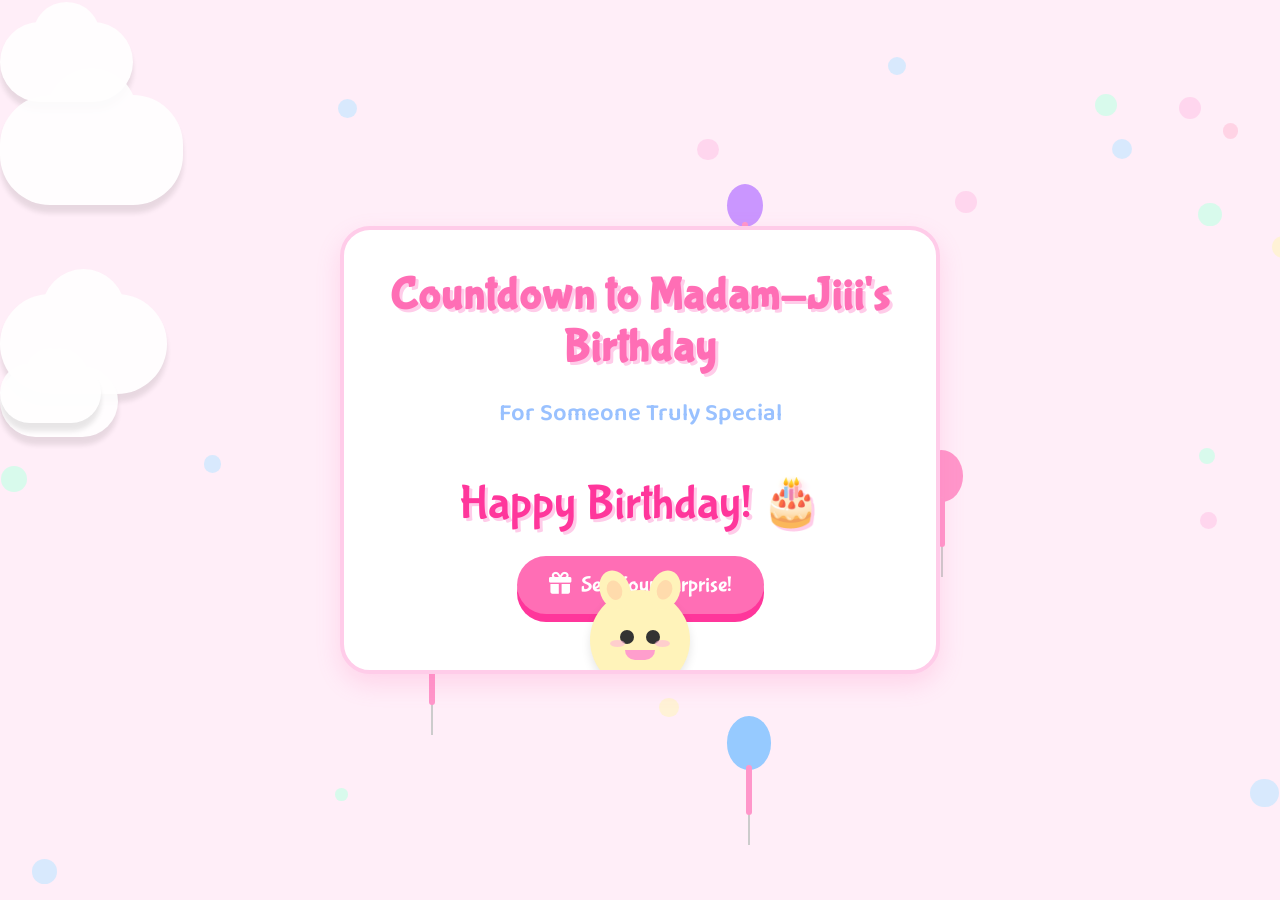
==== index.html @ 0f57d89f "Donee" ====
<!DOCTYPE html>
<html lang="en">
  <head>
    <meta charset="UTF-8" />
    <meta name="viewport" content="width=device-width, initial-scale=1.0" />
    <title>Cute Birthday Countdown</title>
    <link
      rel="stylesheet"
      href="https://cdnjs.cloudflare.com/ajax/libs/font-awesome/6.4.0/css/all.min.css"
    />
    <style>
      @import url("https://fonts.googleapis.com/css2?family=Bubblegum+Sans&family=Baloo+2:wght@400;600;800&display=swap");

      * {
        margin: 0;
        padding: 0;
        box-sizing: border-box;
      }

      body {
        font-family: "Baloo 2", cursive;
        background-color: #ffeef8;
        min-height: 100vh;
        display: flex;
        justify-content: center;
        align-items: center;
        overflow: hidden;
        position: relative;
        color: #ff6eb5;
      }

      /* Cute background elements */
      .bg-elements {
        position: absolute;
        top: 0;
        left: 0;
        width: 100%;
        height: 100%;
        z-index: -1;
        overflow: hidden;
      }

      .cute-shape {
        position: absolute;
        border-radius: 50%;
        opacity: 0.7;
        z-index: -1;
      }

      .cloud {
        position: absolute;
        background-color: white;
        border-radius: 50px;
        box-shadow: 0 8px 5px rgba(0, 0, 0, 0.1);
        opacity: 0.9;
        z-index: -2;
        animation: float 20s linear infinite;
      }

      .cloud:before,
      .cloud:after {
        content: "";
        position: absolute;
        background-color: white;
        border-radius: 50%;
      }

      /* Main container */
      .birthday-container {
        text-align: center;
        width: 90%;
        max-width: 600px;
        position: relative;
        z-index: 2;
      }

      /* Cute card design */
      .birthday-card {
        background-color: white;
        border-radius: 30px;
        padding: 2.5rem 2rem;
        box-shadow: 0 10px 25px rgba(255, 110, 181, 0.2);
        position: relative;
        overflow: hidden;
        border: 4px solid #ffcce9;
      }

      /* Balloons decorations */
      .balloon {
        position: absolute;
        width: 40px;
        height: 50px;
        background-color: #ff96ca;
        border-radius: 50%;
        animation: floatBalloon 6s ease-in-out infinite;
      }

      .balloon:before {
        content: "";
        position: absolute;
        width: 6px;
        height: 50px;
        background-color: #ff96ca;
        bottom: -45px;
        left: 50%;
        transform: translateX(-50%);
        border-radius: 3px;
      }

      /* Title styles */
      .birthday-title {
        font-family: "Bubblegum Sans", cursive;
        font-size: 2.8rem;
        color: #ff6eb5;
        margin-bottom: 1.2rem;
        text-shadow: 3px 3px 0 #ffcce9;
        letter-spacing: 1px;
        position: relative;
        display: inline-block;
        z-index: 3;
      }

      .birthday-subtitle {
        font-size: 1.5rem;
        color: #99c1ff;
        margin-bottom: 2.5rem;
        font-weight: 600;
      }

      /* Countdown container */
      .countdown-wrapper {
        display: flex;
        justify-content: center;
        gap: 15px;
        margin-bottom: 2.5rem;
      }

      /* Cute countdown boxes */
      .countdown-box {
        background-color: #fff4fa;
        border-radius: 20px;
        border: 3px solid #ffb3dd;
        width: 80px;
        height: 100px;
        display: flex;
        flex-direction: column;
        justify-content: center;
        align-items: center;
        box-shadow: 0 6px 0 #ffb3dd;
        position: relative;
        transition: transform 0.3s, box-shadow 0.3s;
      }

      .countdown-box.pulse {
        animation: pulseBox 0.6s;
      }

      .countdown-number {
        font-family: "Bubblegum Sans", cursive;
        font-size: 2.5rem;
        color: #ff6eb5;
        line-height: 1;
        margin-bottom: 5px;
      }

      .countdown-label {
        font-size: 0.9rem;
        color: #99c1ff;
        text-transform: uppercase;
        letter-spacing: 1px;
      }

      /* Surprise button */
      #surprise-button {
        display: none;
        background-color: #ff6eb5;
        color: white;
        font-family: "Bubblegum Sans", cursive;
        font-size: 1.4rem;
        padding: 1rem 2rem;
        border: none;
        border-radius: 50px;
        cursor: pointer;
        box-shadow: 0 8px 0 #ff369b;
        transition: all 0.2s;
        position: relative;
        margin: 1rem auto;
        animation: bounceButton 0.6s;
      }

      #surprise-button:hover {
        transform: translateY(-5px);
        box-shadow: 0 13px 0 #ff369b;
      }

      #surprise-button:active {
        transform: translateY(3px);
        box-shadow: 0 5px 0 #ff369b;
      }

      #surprise-button i {
        margin-right: 10px;
      }

      /* Celebration effects */
      .celebration {
        display: none;
        position: absolute;
        top: 0;
        left: 0;
        width: 100%;
        height: 100%;
        pointer-events: none;
        z-index: 1;
      }

      /* Cute animations */
      @keyframes floatBalloon {
        0%,
        100% {
          transform: translateY(0);
        }
        50% {
          transform: translateY(-15px);
        }
      }

      @keyframes pulseBox {
        0% {
          transform: scale(1);
        }
        50% {
          transform: scale(1.1);
        }
        100% {
          transform: scale(1);
        }
      }

      @keyframes bounceButton {
        0% {
          transform: scale(0.1);
          opacity: 0;
        }
        50% {
          transform: scale(1.2);
          opacity: 1;
        }
        100% {
          transform: scale(1);
        }
      }

      @keyframes float {
        0% {
          transform: translateX(100vw);
        }
        100% {
          transform: translateX(-100px);
        }
      }

      @keyframes twinkle {
        0%,
        100% {
          opacity: 0.4;
        }
        50% {
          opacity: 0.8;
        }
      }

      @keyframes rotate {
        0% {
          transform: rotate(0deg);
        }
        100% {
          transform: rotate(360deg);
        }
      }

      /* Character container */
      .character-container {
        position: absolute;
        bottom: -20px;
        left: 50%;
        transform: translateX(-50%);
        width: 120px;
        height: 120px;
        z-index: 4;
      }

      .character {
        width: 100%;
        height: 100%;
        position: relative;
      }

      .character-body {
        width: 100px;
        height: 100px;
        background-color: #fff3ba;
        border-radius: 50%;
        position: absolute;
        bottom: 0;
        left: 10px;
        animation: bounce 2s infinite;
        overflow: visible;
        box-shadow: 0 5px 10px rgba(0, 0, 0, 0.1);
      }

      .character-face {
        position: absolute;
        width: 80px;
        height: 40px;
        top: 30px;
        left: 10px;
      }

      .character-eye {
        position: absolute;
        width: 14px;
        height: 14px;
        background-color: #333;
        border-radius: 50%;
        top: 10px;
      }

      .character-eye.left {
        left: 20px;
      }

      .character-eye.right {
        right: 20px;
      }

      .character-mouth {
        position: absolute;
        width: 30px;
        height: 10px;
        background-color: #ff9ecd;
        border-radius: 0 0 20px 20px;
        bottom: 0;
        left: 25px;
      }

      .character-blush {
        position: absolute;
        width: 15px;
        height: 7px;
        background-color: #ffb5db;
        border-radius: 50%;
        top: 20px;
        opacity: 0.6;
      }

      .character-blush.left {
        left: 10px;
      }

      .character-blush.right {
        right: 10px;
      }

      .character-ear {
        position: absolute;
        width: 30px;
        height: 40px;
        background-color: #fff3ba;
        border-radius: 50%;
        top: -20px;
      }

      .character-ear.left {
        left: 10px;
        transform: rotate(-20deg);
      }

      .character-ear.right {
        right: 10px;
        transform: rotate(20deg);
      }

      .character-ear-inner {
        position: absolute;
        width: 15px;
        height: 20px;
        background-color: #ffdbac;
        border-radius: 50%;
        top: 10px;
        left: 7px;
      }

      @keyframes bounce {
        0%,
        100% {
          transform: translateY(0);
        }
        50% {
          transform: translateY(-10px);
        }
      }

      /* Happy birthday message */
      .birthday-message {
        display: none;
        font-family: "Bubblegum Sans", cursive;
        font-size: 3rem;
        color: #ff369b;
        margin-bottom: 1.5rem;
        text-shadow: 3px 3px 0 #ffcce9;
        animation: scaleUp 0.5s;
      }

      @keyframes scaleUp {
        0% {
          transform: scale(0);
        }
        70% {
          transform: scale(1.2);
        }
        100% {
          transform: scale(1);
        }
      }

      /* Custom section that appears after countdown */
      #birthday-surprise {
        display: none;
        padding: 2rem;
        background-color: #fff4fa;
        border-radius: 30px;
        border: 4px solid #ffcce9;
        box-shadow: 0 10px 25px rgba(255, 110, 181, 0.2);
        margin-top: 2rem;
        animation: fadeIn 1s;
      }

      @keyframes fadeIn {
        from {
          opacity: 0;
        }
        to {
          opacity: 1;
        }
      }

      .next-link {
        text-decoration: none;
        color: #ff6eb5;
        font-size: 1.2rem;
      }

      /* Responsive design */
      @media (max-width: 600px) {
        .birthday-title {
          font-size: 2.2rem;
        }

        .birthday-subtitle {
          font-size: 1.2rem;
        }

        .countdown-wrapper {
          gap: 10px;
        }

        .countdown-box {
          width: 65px;
          height: 80px;
        }

        .countdown-number {
          font-size: 2rem;
        }

        .countdown-label {
          font-size: 0.7rem;
        }

        .character-container {
          transform: scale(0.8) translateX(-60%);
        }
      }
    </style>
  </head>
  <body>
    <!-- Cute background elements -->
    <div class="bg-elements" id="bg-elements"></div>

    <!-- Main container -->
    <div class="birthday-container">
      <div class="birthday-card">
        <h1 class="birthday-title">Countdown to Madam-Jiii's Birthday</h1>
        <h2 class="birthday-subtitle" id="name-display">For Someone Special</h2>

        <!-- Countdown display -->
        <div class="countdown-wrapper">
          <div class="countdown-box" id="days-box">
            <div class="countdown-number" id="days">00</div>
            <div class="countdown-label">Days</div>
          </div>
          <div class="countdown-box" id="hours-box">
            <div class="countdown-number" id="hours">00</div>
            <div class="countdown-label">Hours</div>
          </div>
          <div class="countdown-box" id="minutes-box">
            <div class="countdown-number" id="minutes">00</div>
            <div class="countdown-label">Minutes</div>
          </div>
          <div class="countdown-box" id="seconds-box">
            <div class="countdown-number" id="seconds">00</div>
            <div class="countdown-label">Seconds</div>
          </div>
        </div>

        <!-- Birthday message (shows after countdown) -->
        <div class="birthday-message" id="birthday-message">
          Happy Birthday! 🎂
        </div>

        <!-- Surprise button -->
        <button id="surprise-button">
          <i class="fas fa-gift"></i>See Your Surprise!
        </button>

        <!-- Cute character decoration -->
        <div class="character-container">
          <div class="character">
            <div class="character-body">
              <div class="character-ear left">
                <div class="character-ear-inner"></div>
              </div>
              <div class="character-ear right">
                <div class="character-ear-inner"></div>
              </div>
              <div class="character-face">
                <div class="character-eye left"></div>
                <div class="character-eye right"></div>
                <div class="character-blush left"></div>
                <div class="character-blush right"></div>
                <div class="character-mouth"></div>
              </div>
            </div>
          </div>
        </div>
      </div>

      <!-- Section that appears after clicking the button -->
      <div id="birthday-surprise">
        <h2
          style="
            color: #ff6eb5;
            font-family: 'Bubblegum Sans', cursive;
            margin-bottom: 1rem;
          "
        >
          Your Birthday Surprise!
        </h2>
        <p style="color: #777; margin-bottom: 1rem">
          Happy Birthday, my dearest! 🎂🎉 <br />
          On this special day, I just want to remind you how truly amazing you
          are. <br />
          Your smile lights up my world, your laughter is my favorite melody,
          and your love is the greatest gift I could ever receive. <br>
          I’m so grateful to share this journey with you, and I can't wait to create
          even more beautiful memories together.
        </p>
        <div style="margin-top: 1.5rem">
          <p style="color: #ff96ca; font-size: 1.2rem">
            🎉 May your day be filled with joy, laughter, and beautiful
            memories! 🎉
          </p>
        </div>
        <a class="next-link" href="birthday-page/index.html">Click here to see more</a>
      </div>
    </div>

    <!-- Celebration elements container -->
    <div class="celebration" id="celebration"></div>

    <script>
      document.addEventListener("DOMContentLoaded", function () {
        const birthdayPersonName = "Someone Truly Special";
        const birthdayDate = new Date(2025, 4, 21, 0, 0, 0); // Year, Month (0-11), Day, Hour, Minute

        // const birthdayDate = new Date(new Date().getTime() + 10000);

        const nameDisplay = document.getElementById("name-display");
        const daysEl = document.getElementById("days");
        const hoursEl = document.getElementById("hours");
        const minutesEl = document.getElementById("minutes");
        const secondsEl = document.getElementById("seconds");
        const daysBoxEl = document.getElementById("days-box");
        const hoursBoxEl = document.getElementById("hours-box");
        const minutesBoxEl = document.getElementById("minutes-box");
        const secondsBoxEl = document.getElementById("seconds-box");
        const surpriseButton = document.getElementById("surprise-button");
        const bgElements = document.getElementById("bg-elements");
        const celebrationEl = document.getElementById("celebration");
        const birthdayMessage = document.getElementById("birthday-message");
        const birthdaySurprise = document.getElementById("birthday-surprise");

        nameDisplay.textContent = `For ${birthdayPersonName}`;

        // ===== CUTE BACKGROUND ELEMENTS =====
        function createCuteBackground() {
          // Create cute shapes
          const shapes = ["circle", "heart", "star"];
          const colors = [
            "#ffcce9",
            "#ffc8dd",
            "#c8e7ff",
            "#c8ffe7",
            "#fff3c8",
          ];

          for (let i = 0; i < 25; i++) {
            const shape = document.createElement("div");
            shape.classList.add("cute-shape");

            // Random properties
            const size = Math.random() * 20 + 10;
            const color = colors[Math.floor(Math.random() * colors.length)];

            shape.style.width = `${size}px`;
            shape.style.height = `${size}px`;
            shape.style.backgroundColor = color;
            shape.style.left = `${Math.random() * 100}%`;
            shape.style.top = `${Math.random() * 100}%`;
            shape.style.animation = `twinkle ${
              Math.random() * 3 + 2
            }s ease-in-out infinite`;
            shape.style.animationDelay = `${Math.random() * 5}s`;

            bgElements.appendChild(shape);
          }

          // Create clouds
          for (let i = 0; i < 5; i++) {
            const cloud = document.createElement("div");
            cloud.classList.add("cloud");

            const width = Math.random() * 100 + 100;
            const height = width * 0.6;

            cloud.style.width = `${width}px`;
            cloud.style.height = `${height}px`;
            cloud.style.top = `${Math.random() * 80}%`;
            cloud.style.animationDuration = `${Math.random() * 60 + 60}s`;
            cloud.style.animationDelay = `${Math.random() * 10}s`;

            // Create cloud puffs
            const beforeElem = document.createElement("div");
            beforeElem.style.position = "absolute";
            beforeElem.style.backgroundColor = "white";
            beforeElem.style.borderRadius = "50%";
            beforeElem.style.width = `${width * 0.5}px`;
            beforeElem.style.height = `${width * 0.5}px`;
            beforeElem.style.top = "-25%";
            beforeElem.style.left = "25%";

            const afterElem = document.createElement("div");
            afterElem.style.position = "absolute";
            afterElem.style.backgroundColor = "white";
            afterElem.style.borderRadius = "50%";
            afterElem.style.width = `${width * 0.4}px`;
            afterElem.style.height = `${width * 0.4}px`;
            afterElem.style.top = "-15%";
            afterElem.style.right = "25%";

            cloud.appendChild(beforeElem);
            cloud.appendChild(afterElem);

            bgElements.appendChild(cloud);
          }
        }

        // Create balloons decoration
        function createBalloons() {
          const balloonColors = [
            "#ff96ca",
            "#96caff",
            "#caff96",
            "#ffca96",
            "#ca96ff",
          ];

          for (let i = 0; i < 5; i++) {
            const balloon = document.createElement("div");
            balloon.classList.add("balloon");

            const color = balloonColors[i % balloonColors.length];
            const size = Math.random() * 10 + 35;

            balloon.style.backgroundColor = color;
            balloon.style.width = `${size}px`;
            balloon.style.height = `${size * 1.2}px`;

            // Position balloons around the card
            const angle = (i / 5) * 2 * Math.PI;
            const radius = 280;
            const x = Math.cos(angle) * radius;
            const y = Math.sin(angle) * radius;

            balloon.style.top = `calc(50% + ${y}px)`;
            balloon.style.left = `calc(50% + ${x}px)`;
            balloon.style.animationDelay = `${i * 0.5}s`;

            // Add balloon string
            const string = document.createElement("div");
            string.style.position = "absolute";
            string.style.width = "2px";
            string.style.height = "80px";
            string.style.backgroundColor = "#ccc";
            string.style.bottom = "-75px";
            string.style.left = "50%";
            string.style.transform = "translateX(-50%)";
            string.style.zIndex = "-1";

            balloon.appendChild(string);
            balloon.style.zIndex = "1";

            document.body.appendChild(balloon);
          }
        }

        // Create confetti element
        function createConfetti() {
          const confetti = document.createElement("div");
          const colors = [
            "#ff96ca",
            "#96caff",
            "#caff96",
            "#ffca96",
            "#ca96ff",
          ];
          const shapes = ["circle", "square"];

          confetti.style.position = "absolute";

          // Random properties
          const shape = shapes[Math.floor(Math.random() * shapes.length)];
          const size = Math.random() * 10 + 5;
          const color = colors[Math.floor(Math.random() * colors.length)];

          confetti.style.width = `${size}px`;
          confetti.style.height = `${size}px`;
          confetti.style.backgroundColor = color;
          confetti.style.borderRadius = shape === "circle" ? "50%" : "0";
          confetti.style.left = `${Math.random() * 100}%`;
          confetti.style.top = "-20px";

          // Animation
          const duration = Math.random() * 3 + 2;
          const rotation = Math.random() * 360;

          confetti.style.animation = `${duration}s linear 0s 1 normal forwards running float`;
          confetti.style.transform = `rotate(${rotation}deg)`;

          return confetti;
        }

        // Celebration effect when countdown finishes
        function celebrate() {
          // Show celebration elements and button
          celebrationEl.style.display = "block";
          surpriseButton.style.display = "block";
          birthdayMessage.style.display = "block";

          // Hide countdown boxes
          document.querySelector(".countdown-wrapper").style.display = "none";

          // Create confetti shower
          for (let i = 0; i < 100; i++) {
            setTimeout(() => {
              const confetti = createConfetti();
              celebrationEl.appendChild(confetti);

              // Remove confetti after animation
              setTimeout(() => {
                celebrationEl.removeChild(confetti);
              }, 5000);
            }, i * 50);
          }
        }

        // Update countdown timer with animation
        function updateCountdown() {
          const currentTime = new Date();
          const diff = birthdayDate - currentTime;

          // Check if birthday has arrived
          if (diff <= 0) {
            daysEl.textContent = "00";
            hoursEl.textContent = "00";
            minutesEl.textContent = "00";
            secondsEl.textContent = "00";

            celebrate();
            clearInterval(interval);
            return;
          }

          // Calculate time units
          const days = Math.floor(diff / 1000 / 60 / 60 / 24);
          const hours = Math.floor(diff / 1000 / 60 / 60) % 24;
          const minutes = Math.floor(diff / 1000 / 60) % 60;
          const seconds = Math.floor(diff / 1000) % 60;

          // Format with leading zeros
          const formattedDays = String(days).padStart(2, "0");
          const formattedHours = String(hours).padStart(2, "0");
          const formattedMinutes = String(minutes).padStart(2, "0");
          const formattedSeconds = String(seconds).padStart(2, "0");

          // Store previous values for comparison
          const prevSeconds = secondsEl.textContent;
          const prevMinutes = minutesEl.textContent;
          const prevHours = hoursEl.textContent;
          const prevDays = daysEl.textContent;

          // Update DOM with new values
          daysEl.textContent = formattedDays;
          hoursEl.textContent = formattedHours;
          minutesEl.textContent = formattedMinutes;
          secondsEl.textContent = formattedSeconds;

          // Add animation when values change
          if (prevSeconds !== formattedSeconds) {
            secondsBoxEl.classList.add("pulse");
            setTimeout(() => {
              secondsBoxEl.classList.remove("pulse");
            }, 600);
          }

          if (prevMinutes !== formattedMinutes) {
            minutesBoxEl.classList.add("pulse");
            setTimeout(() => {
              minutesBoxEl.classList.remove("pulse");
            }, 600);
          }

          if (prevHours !== formattedHours) {
            hoursBoxEl.classList.add("pulse");
            setTimeout(() => {
              hoursBoxEl.classList.remove("pulse");
            }, 600);
          }

          if (prevDays !== formattedDays) {
            daysBoxEl.classList.add("pulse");
            setTimeout(() => {
              daysBoxEl.classList.remove("pulse");
            }, 600);
          }
        }

        // Handle button click - show birthday surprise
        surpriseButton.addEventListener("click", function () {
          birthdaySurprise.style.display = "block";
          surpriseButton.style.display = "none";

          // Scroll to the surprise section
          birthdaySurprise.scrollIntoView({ behavior: "smooth" });
        });

        // Initialize background elements
        createCuteBackground();
        createBalloons();

        // Initial call to set values immediately
        updateCountdown();

        // Update the countdown every second
        const interval = setInterval(updateCountdown, 1000);
      });
    </script>
  </body>
</html>
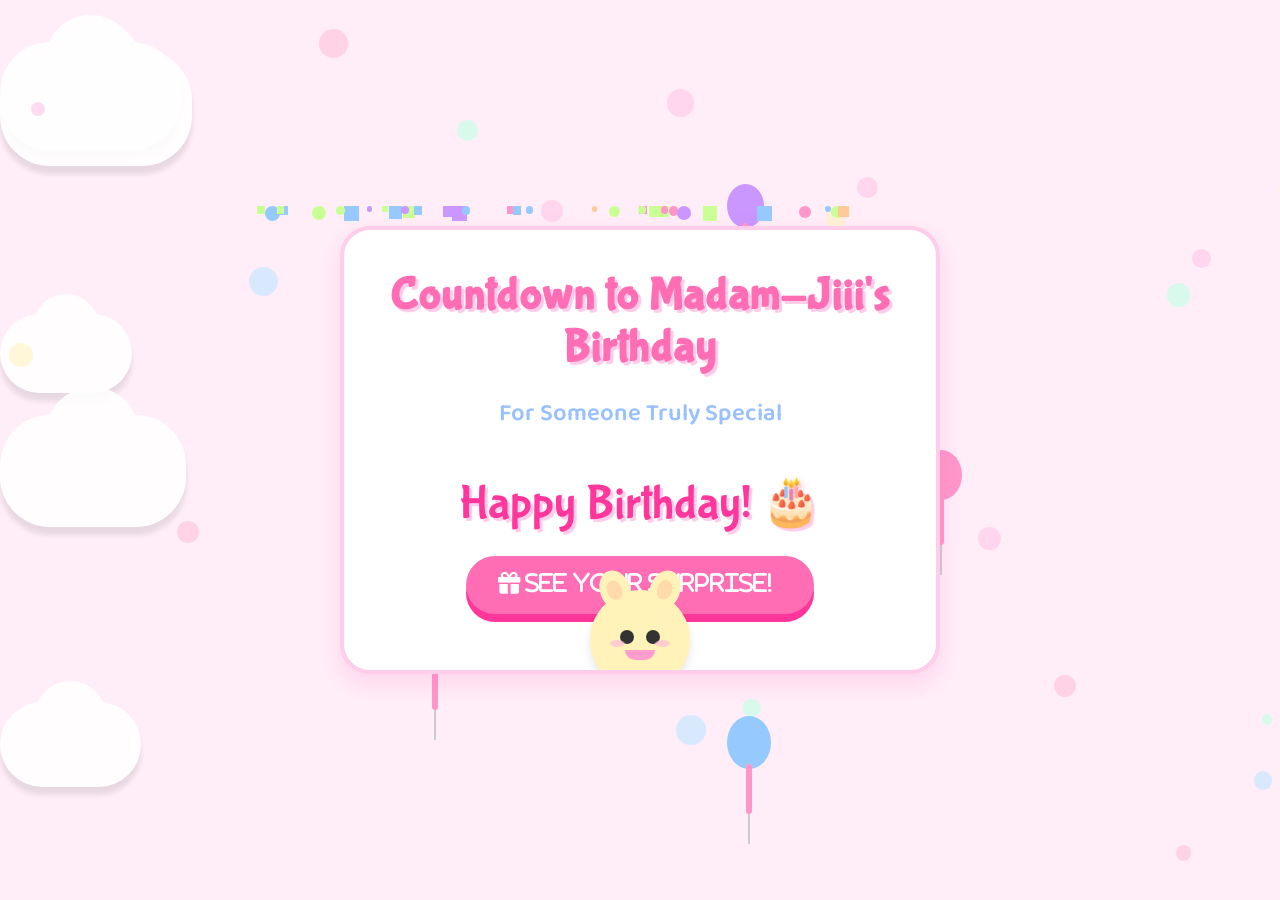
==== commit 812d2c86: "first commit" ====
--- a/index.html
+++ b/index.html
@@ -1,590 +1,555 @@
 <!DOCTYPE html>
 <html lang="en">
-  <head>
-    <meta charset="UTF-8" />
-    <meta name="viewport" content="width=device-width, initial-scale=1.0" />
-    <title>Cute Birthday Countdown</title>
-    <link
-      rel="stylesheet"
-      href="https://cdnjs.cloudflare.com/ajax/libs/font-awesome/6.4.0/css/all.min.css"
-    />
-    <style>
-      @import url("https://fonts.googleapis.com/css2?family=Bubblegum+Sans&family=Baloo+2:wght@400;600;800&display=swap");
-
-      * {
-        margin: 0;
-        padding: 0;
-        box-sizing: border-box;
-      }
-
-      body {
-        font-family: "Baloo 2", cursive;
-        background-color: #ffeef8;
-        min-height: 100vh;
-        display: flex;
-        justify-content: center;
-        align-items: center;
-        overflow: hidden;
-        position: relative;
-        color: #ff6eb5;
-      }
-
-      /* Cute background elements */
-      .bg-elements {
-        position: absolute;
-        top: 0;
-        left: 0;
-        width: 100%;
-        height: 100%;
-        z-index: -1;
-        overflow: hidden;
-      }
-
-      .cute-shape {
-        position: absolute;
-        border-radius: 50%;
-        opacity: 0.7;
-        z-index: -1;
-      }
-
-      .cloud {
-        position: absolute;
-        background-color: white;
-        border-radius: 50px;
-        box-shadow: 0 8px 5px rgba(0, 0, 0, 0.1);
-        opacity: 0.9;
-        z-index: -2;
-        animation: float 20s linear infinite;
-      }
-
-      .cloud:before,
-      .cloud:after {
-        content: "";
-        position: absolute;
-        background-color: white;
-        border-radius: 50%;
-      }
-
-      /* Main container */
-      .birthday-container {
-        text-align: center;
-        width: 90%;
-        max-width: 600px;
-        position: relative;
-        z-index: 2;
-      }
-
-      /* Cute card design */
-      .birthday-card {
-        background-color: white;
-        border-radius: 30px;
-        padding: 2.5rem 2rem;
-        box-shadow: 0 10px 25px rgba(255, 110, 181, 0.2);
-        position: relative;
-        overflow: hidden;
-        border: 4px solid #ffcce9;
-      }
-
-      /* Balloons decorations */
-      .balloon {
-        position: absolute;
-        width: 40px;
-        height: 50px;
-        background-color: #ff96ca;
-        border-radius: 50%;
-        animation: floatBalloon 6s ease-in-out infinite;
-      }
-
-      .balloon:before {
-        content: "";
-        position: absolute;
-        width: 6px;
-        height: 50px;
-        background-color: #ff96ca;
-        bottom: -45px;
-        left: 50%;
-        transform: translateX(-50%);
-        border-radius: 3px;
-      }
-
-      /* Title styles */
+
+<head>
+  <meta charset="UTF-8" />
+  <meta name="viewport" content="width=device-width, initial-scale=1.0" />
+  <title>Birthday Countdown</title>
+  <link rel="stylesheet" href="https://cdnjs.cloudflare.com/ajax/libs/font-awesome/6.4.0/css/all.min.css" />
+  <style>
+    @import url("https://fonts.googleapis.com/css2?family=Bubblegum+Sans&family=Baloo+2:wght@400;600;800&display=swap");
+
+    * {
+      margin: 0;
+      padding: 0;
+      box-sizing: border-box;
+    }
+
+    body {
+      font-family: "Baloo 2", cursive;
+      background-color: #ffeef8;
+      min-height: 100vh;
+      display: flex;
+      justify-content: center;
+      align-items: center;
+      overflow: hidden;
+      position: relative;
+      color: #ff6eb5;
+    }
+
+    /* Cute background elements */
+    .bg-elements {
+      position: absolute;
+      top: 0;
+      left: 0;
+      width: 100%;
+      height: 100%;
+      z-index: -1;
+      overflow: hidden;
+    }
+
+    .cute-shape {
+      position: absolute;
+      border-radius: 50%;
+      opacity: 0.7;
+      z-index: -1;
+    }
+
+    .cloud {
+      position: absolute;
+      background-color: white;
+      border-radius: 50px;
+      box-shadow: 0 8px 5px rgba(0, 0, 0, 0.1);
+      opacity: 0.9;
+      z-index: -2;
+      animation: float 20s linear infinite;
+    }
+
+    .cloud:before,
+    .cloud:after {
+      content: "";
+      position: absolute;
+      background-color: white;
+      border-radius: 50%;
+    }
+
+    .birthday-container {
+      text-align: center;
+      width: 90%;
+      max-width: 600px;
+      position: relative;
+      z-index: 2;
+    }
+
+    .birthday-card {
+      background-color: white;
+      border-radius: 30px;
+      padding: 2.5rem 2rem;
+      box-shadow: 0 10px 25px rgba(255, 110, 181, 0.2);
+      position: relative;
+      overflow: hidden;
+      border: 4px solid #ffcce9;
+    }
+
+    .balloon {
+      position: absolute;
+      width: 40px;
+      height: 50px;
+      background-color: #ff96ca;
+      border-radius: 50%;
+      animation: floatBalloon 6s ease-in-out infinite;
+    }
+
+    .balloon:before {
+      content: "";
+      position: absolute;
+      width: 6px;
+      height: 50px;
+      background-color: #ff96ca;
+      bottom: -45px;
+      left: 50%;
+      transform: translateX(-50%);
+      border-radius: 3px;
+    }
+
+    .birthday-title {
+      font-family: "Bubblegum Sans", cursive;
+      font-size: 2.8rem;
+      color: #ff6eb5;
+      margin-bottom: 1.2rem;
+      text-shadow: 3px 3px 0 #ffcce9;
+      letter-spacing: 1px;
+      position: relative;
+      display: inline-block;
+      z-index: 3;
+    }
+
+    .birthday-subtitle {
+      font-size: 1.5rem;
+      color: #99c1ff;
+      margin-bottom: 2.5rem;
+      font-weight: 600;
+    }
+
+    .countdown-wrapper {
+      display: flex;
+      justify-content: center;
+      gap: 15px;
+      margin-bottom: 2.5rem;
+    }
+
+    .countdown-box {
+      background-color: #fff4fa;
+      border-radius: 20px;
+      border: 3px solid #ffb3dd;
+      width: 80px;
+      height: 100px;
+      display: flex;
+      flex-direction: column;
+      justify-content: center;
+      align-items: center;
+      box-shadow: 0 6px 0 #ffb3dd;
+      position: relative;
+      transition: transform 0.3s, box-shadow 0.3s;
+    }
+
+    .countdown-box.pulse {
+      animation: pulseBox 0.6s;
+    }
+
+    .countdown-number {
+      font-family: "Bubblegum Sans", cursive;
+      font-size: 2.5rem;
+      color: #ff6eb5;
+      line-height: 1;
+      margin-bottom: 5px;
+    }
+
+    .countdown-label {
+      font-size: 0.9rem;
+      color: #99c1ff;
+      text-transform: uppercase;
+      letter-spacing: 1px;
+    }
+
+    #surprise-button {
+      display: none;
+      background-color: #ff6eb5;
+      color: white;
+      font-family: "Bubblegum Sans", cursive;
+      font-size: 1.4rem;
+      padding: 1rem 2rem;
+      border: none;
+      border-radius: 50px;
+      cursor: pointer;
+      box-shadow: 0 8px 0 #ff369b;
+      transition: all 0.2s;
+      position: relative;
+      margin: 1rem auto;
+      animation: bounceButton 0.6s;
+    }
+
+    #surprise-button:hover {
+      transform: translateY(-5px);
+      box-shadow: 0 13px 0 #ff369b;
+    }
+
+    #surprise-button:active {
+      transform: translateY(3px);
+      box-shadow: 0 5px 0 #ff369b;
+    }
+
+    #surprise-button i {
+      margin-right: 10px;
+    }
+
+    .celebration {
+      display: none;
+      position: absolute;
+      top: 0;
+      left: 0;
+      width: 100%;
+      height: 100%;
+      pointer-events: none;
+      z-index: 1;
+    }
+
+    @keyframes floatBalloon {
+
+      0%,
+      100% {
+        transform: translateY(0);
+      }
+
+      50% {
+        transform: translateY(-15px);
+      }
+    }
+
+    @keyframes pulseBox {
+      0% {
+        transform: scale(1);
+      }
+
+      50% {
+        transform: scale(1.1);
+      }
+
+      100% {
+        transform: scale(1);
+      }
+    }
+
+    @keyframes bounceButton {
+      0% {
+        transform: scale(0.1);
+        opacity: 0;
+      }
+
+      50% {
+        transform: scale(1.2);
+        opacity: 1;
+      }
+
+      100% {
+        transform: scale(1);
+      }
+    }
+
+    @keyframes float {
+      0% {
+        transform: translateX(100vw);
+      }
+
+      100% {
+        transform: translateX(-100px);
+      }
+    }
+
+    @keyframes twinkle {
+
+      0%,
+      100% {
+        opacity: 0.4;
+      }
+
+      50% {
+        opacity: 0.8;
+      }
+    }
+
+    @keyframes rotate {
+      0% {
+        transform: rotate(0deg);
+      }
+
+      100% {
+        transform: rotate(360deg);
+      }
+    }
+
+    .character-container {
+      position: absolute;
+      bottom: -20px;
+      left: 50%;
+      transform: translateX(-50%);
+      width: 120px;
+      height: 120px;
+      z-index: 4;
+    }
+
+    .character {
+      width: 100%;
+      height: 100%;
+      position: relative;
+    }
+
+    .character-body {
+      width: 100px;
+      height: 100px;
+      background-color: #fff3ba;
+      border-radius: 50%;
+      position: absolute;
+      bottom: 0;
+      left: 10px;
+      animation: bounce 2s infinite;
+      overflow: visible;
+      box-shadow: 0 5px 10px rgba(0, 0, 0, 0.1);
+    }
+
+    .character-face {
+      position: absolute;
+      width: 80px;
+      height: 40px;
+      top: 30px;
+      left: 10px;
+    }
+
+    .character-eye {
+      position: absolute;
+      width: 14px;
+      height: 14px;
+      background-color: #333;
+      border-radius: 50%;
+      top: 10px;
+    }
+
+    .character-eye.left {
+      left: 20px;
+    }
+
+    .character-eye.right {
+      right: 20px;
+    }
+
+    .character-mouth {
+      position: absolute;
+      width: 30px;
+      height: 10px;
+      background-color: #ff9ecd;
+      border-radius: 0 0 20px 20px;
+      bottom: 0;
+      left: 25px;
+    }
+
+    .character-blush {
+      position: absolute;
+      width: 15px;
+      height: 7px;
+      background-color: #ffb5db;
+      border-radius: 50%;
+      top: 20px;
+      opacity: 0.6;
+    }
+
+    .character-blush.left {
+      left: 10px;
+    }
+
+    .character-blush.right {
+      right: 10px;
+    }
+
+    .character-ear {
+      position: absolute;
+      width: 30px;
+      height: 40px;
+      background-color: #fff3ba;
+      border-radius: 50%;
+      top: -20px;
+    }
+
+    .character-ear.left {
+      left: 10px;
+      transform: rotate(-20deg);
+    }
+
+    .character-ear.right {
+      right: 10px;
+      transform: rotate(20deg);
+    }
+
+    .character-ear-inner {
+      position: absolute;
+      width: 15px;
+      height: 20px;
+      background-color: #ffdbac;
+      border-radius: 50%;
+      top: 10px;
+      left: 7px;
+    }
+
+    @keyframes bounce {
+
+      0%,
+      100% {
+        transform: translateY(0);
+      }
+
+      50% {
+        transform: translateY(-10px);
+      }
+    }
+
+    .birthday-message {
+      display: none;
+      font-family: "Bubblegum Sans", cursive;
+      font-size: 3rem;
+      color: #ff369b;
+      margin-bottom: 1.5rem;
+      text-shadow: 3px 3px 0 #ffcce9;
+      animation: scaleUp 0.5s;
+    }
+
+    @keyframes scaleUp {
+      0% {
+        transform: scale(0);
+      }
+
+      70% {
+        transform: scale(1.2);
+      }
+
+      100% {
+        transform: scale(1);
+      }
+    }
+
+    #birthday-surprise {
+      display: none;
+      padding: 2rem;
+      background-color: #fff4fa;
+      border-radius: 30px;
+      border: 4px solid #ffcce9;
+      box-shadow: 0 10px 25px rgba(255, 110, 181, 0.2);
+      margin-top: 2rem;
+      animation: fadeIn 1s;
+    }
+
+    @keyframes fadeIn {
+      from {
+        opacity: 0;
+      }
+
+      to {
+        opacity: 1;
+      }
+    }
+
+    .next-link {
+      text-decoration: none;
+      color: #ff6eb5;
+      font-size: 1.2rem;
+    }
+
+    /* Responsive design */
+    @media (max-width: 600px) {
       .birthday-title {
-        font-family: "Bubblegum Sans", cursive;
-        font-size: 2.8rem;
-        color: #ff6eb5;
-        margin-bottom: 1.2rem;
-        text-shadow: 3px 3px 0 #ffcce9;
-        letter-spacing: 1px;
-        position: relative;
-        display: inline-block;
-        z-index: 3;
+        font-size: 2.2rem;
       }
 
       .birthday-subtitle {
-        font-size: 1.5rem;
-        color: #99c1ff;
-        margin-bottom: 2.5rem;
-        font-weight: 600;
-      }
-
-      /* Countdown container */
+        font-size: 1.2rem;
+      }
+
       .countdown-wrapper {
-        display: flex;
-        justify-content: center;
-        gap: 15px;
-        margin-bottom: 2.5rem;
-      }
-
-      /* Cute countdown boxes */
+        gap: 10px;
+      }
+
       .countdown-box {
-        background-color: #fff4fa;
-        border-radius: 20px;
-        border: 3px solid #ffb3dd;
-        width: 80px;
-        height: 100px;
-        display: flex;
-        flex-direction: column;
-        justify-content: center;
-        align-items: center;
-        box-shadow: 0 6px 0 #ffb3dd;
-        position: relative;
-        transition: transform 0.3s, box-shadow 0.3s;
-      }
-
-      .countdown-box.pulse {
-        animation: pulseBox 0.6s;
+        width: 65px;
+        height: 80px;
       }
 
       .countdown-number {
-        font-family: "Bubblegum Sans", cursive;
-        font-size: 2.5rem;
-        color: #ff6eb5;
-        line-height: 1;
-        margin-bottom: 5px;
+        font-size: 2rem;
       }
 
       .countdown-label {
-        font-size: 0.9rem;
-        color: #99c1ff;
-        text-transform: uppercase;
-        letter-spacing: 1px;
-      }
-
-      /* Surprise button */
-      #surprise-button {
-        display: none;
-        background-color: #ff6eb5;
-        color: white;
-        font-family: "Bubblegum Sans", cursive;
-        font-size: 1.4rem;
-        padding: 1rem 2rem;
-        border: none;
-        border-radius: 50px;
-        cursor: pointer;
-        box-shadow: 0 8px 0 #ff369b;
-        transition: all 0.2s;
-        position: relative;
-        margin: 1rem auto;
-        animation: bounceButton 0.6s;
-      }
-
-      #surprise-button:hover {
-        transform: translateY(-5px);
-        box-shadow: 0 13px 0 #ff369b;
-      }
-
-      #surprise-button:active {
-        transform: translateY(3px);
-        box-shadow: 0 5px 0 #ff369b;
-      }
-
-      #surprise-button i {
-        margin-right: 10px;
-      }
-
-      /* Celebration effects */
-      .celebration {
-        display: none;
-        position: absolute;
-        top: 0;
-        left: 0;
-        width: 100%;
-        height: 100%;
-        pointer-events: none;
-        z-index: 1;
-      }
-
-      /* Cute animations */
-      @keyframes floatBalloon {
-        0%,
-        100% {
-          transform: translateY(0);
-        }
-        50% {
-          transform: translateY(-15px);
-        }
-      }
-
-      @keyframes pulseBox {
-        0% {
-          transform: scale(1);
-        }
-        50% {
-          transform: scale(1.1);
-        }
-        100% {
-          transform: scale(1);
-        }
-      }
-
-      @keyframes bounceButton {
-        0% {
-          transform: scale(0.1);
-          opacity: 0;
-        }
-        50% {
-          transform: scale(1.2);
-          opacity: 1;
-        }
-        100% {
-          transform: scale(1);
-        }
-      }
-
-      @keyframes float {
-        0% {
-          transform: translateX(100vw);
-        }
-        100% {
-          transform: translateX(-100px);
-        }
-      }
-
-      @keyframes twinkle {
-        0%,
-        100% {
-          opacity: 0.4;
-        }
-        50% {
-          opacity: 0.8;
-        }
-      }
-
-      @keyframes rotate {
-        0% {
-          transform: rotate(0deg);
-        }
-        100% {
-          transform: rotate(360deg);
-        }
-      }
-
-      /* Character container */
+        font-size: 0.7rem;
+      }
+
       .character-container {
-        position: absolute;
-        bottom: -20px;
-        left: 50%;
-        transform: translateX(-50%);
-        width: 120px;
-        height: 120px;
-        z-index: 4;
-      }
-
-      .character {
-        width: 100%;
-        height: 100%;
-        position: relative;
-      }
-
-      .character-body {
-        width: 100px;
-        height: 100px;
-        background-color: #fff3ba;
-        border-radius: 50%;
-        position: absolute;
-        bottom: 0;
-        left: 10px;
-        animation: bounce 2s infinite;
-        overflow: visible;
-        box-shadow: 0 5px 10px rgba(0, 0, 0, 0.1);
-      }
-
-      .character-face {
-        position: absolute;
-        width: 80px;
-        height: 40px;
-        top: 30px;
-        left: 10px;
-      }
-
-      .character-eye {
-        position: absolute;
-        width: 14px;
-        height: 14px;
-        background-color: #333;
-        border-radius: 50%;
-        top: 10px;
-      }
-
-      .character-eye.left {
-        left: 20px;
-      }
-
-      .character-eye.right {
-        right: 20px;
-      }
-
-      .character-mouth {
-        position: absolute;
-        width: 30px;
-        height: 10px;
-        background-color: #ff9ecd;
-        border-radius: 0 0 20px 20px;
-        bottom: 0;
-        left: 25px;
-      }
-
-      .character-blush {
-        position: absolute;
-        width: 15px;
-        height: 7px;
-        background-color: #ffb5db;
-        border-radius: 50%;
-        top: 20px;
-        opacity: 0.6;
-      }
-
-      .character-blush.left {
-        left: 10px;
-      }
-
-      .character-blush.right {
-        right: 10px;
-      }
-
-      .character-ear {
-        position: absolute;
-        width: 30px;
-        height: 40px;
-        background-color: #fff3ba;
-        border-radius: 50%;
-        top: -20px;
-      }
-
-      .character-ear.left {
-        left: 10px;
-        transform: rotate(-20deg);
-      }
-
-      .character-ear.right {
-        right: 10px;
-        transform: rotate(20deg);
-      }
-
-      .character-ear-inner {
-        position: absolute;
-        width: 15px;
-        height: 20px;
-        background-color: #ffdbac;
-        border-radius: 50%;
-        top: 10px;
-        left: 7px;
-      }
-
-      @keyframes bounce {
-        0%,
-        100% {
-          transform: translateY(0);
-        }
-        50% {
-          transform: translateY(-10px);
-        }
-      }
-
-      /* Happy birthday message */
-      .birthday-message {
-        display: none;
-        font-family: "Bubblegum Sans", cursive;
-        font-size: 3rem;
-        color: #ff369b;
-        margin-bottom: 1.5rem;
-        text-shadow: 3px 3px 0 #ffcce9;
-        animation: scaleUp 0.5s;
-      }
-
-      @keyframes scaleUp {
-        0% {
-          transform: scale(0);
-        }
-        70% {
-          transform: scale(1.2);
-        }
-        100% {
-          transform: scale(1);
-        }
-      }
-
-      /* Custom section that appears after countdown */
-      #birthday-surprise {
-        display: none;
-        padding: 2rem;
-        background-color: #fff4fa;
-        border-radius: 30px;
-        border: 4px solid #ffcce9;
-        box-shadow: 0 10px 25px rgba(255, 110, 181, 0.2);
-        margin-top: 2rem;
-        animation: fadeIn 1s;
-      }
-
-      @keyframes fadeIn {
-        from {
-          opacity: 0;
-        }
-        to {
-          opacity: 1;
-        }
-      }
-
-      .next-link {
-        text-decoration: none;
-        color: #ff6eb5;
-        font-size: 1.2rem;
-      }
-
-      /* Responsive design */
-      @media (max-width: 600px) {
-        .birthday-title {
-          font-size: 2.2rem;
-        }
-
-        .birthday-subtitle {
-          font-size: 1.2rem;
-        }
-
-        .countdown-wrapper {
-          gap: 10px;
-        }
-
-        .countdown-box {
-          width: 65px;
-          height: 80px;
-        }
-
-        .countdown-number {
-          font-size: 2rem;
-        }
-
-        .countdown-label {
-          font-size: 0.7rem;
-        }
-
-        .character-container {
-          transform: scale(0.8) translateX(-60%);
-        }
-      }
-    </style>
-  </head>
-  <body>
-    <!-- Cute background elements -->
-    <div class="bg-elements" id="bg-elements"></div>
-
-    <!-- Main container -->
-    <div class="birthday-container">
-      <div class="birthday-card">
-        <h1 class="birthday-title">Countdown to Madam-Jiii's Birthday</h1>
-        <h2 class="birthday-subtitle" id="name-display">For Someone Special</h2>
-
-        <!-- Countdown display -->
-        <div class="countdown-wrapper">
-          <div class="countdown-box" id="days-box">
-            <div class="countdown-number" id="days">00</div>
-            <div class="countdown-label">Days</div>
-          </div>
-          <div class="countdown-box" id="hours-box">
-            <div class="countdown-number" id="hours">00</div>
-            <div class="countdown-label">Hours</div>
-          </div>
-          <div class="countdown-box" id="minutes-box">
-            <div class="countdown-number" id="minutes">00</div>
-            <div class="countdown-label">Minutes</div>
-          </div>
-          <div class="countdown-box" id="seconds-box">
-            <div class="countdown-number" id="seconds">00</div>
-            <div class="countdown-label">Seconds</div>
-          </div>
+        transform: scale(0.8) translateX(-60%);
+      }
+    }
+  </style>
+</head>
+
+<body>
+  <div class="bg-elements" id="bg-elements"></div>
+
+  <div class="birthday-container">
+    <div class="birthday-card">
+      <h1 class="birthday-title">Countdown to Madam-Jiii's Birthday</h1>
+      <h2 class="birthday-subtitle" id="name-display">For Someone Special</h2>
+
+      <div class="countdown-wrapper">
+        <div class="countdown-box" id="days-box">
+          <div class="countdown-number" id="days">00</div>
+          <div class="countdown-label">Days</div>
         </div>
-
-        <!-- Birthday message (shows after countdown) -->
-        <div class="birthday-message" id="birthday-message">
-          Happy Birthday! 🎂
+        <div class="countdown-box" id="hours-box">
+          <div class="countdown-number" id="hours">00</div>
+          <div class="countdown-label">Hours</div>
         </div>
-
-        <!-- Surprise button -->
+        <div class="countdown-box" id="minutes-box">
+          <div class="countdown-number" id="minutes">00</div>
+          <div class="countdown-label">Minutes</div>
+        </div>
+        <div class="countdown-box" id="seconds-box">
+          <div class="countdown-number" id="seconds">00</div>
+          <div class="countdown-label">Seconds</div>
+        </div>
+      </div>
+
+      <div class="birthday-message" id="birthday-message">
+        Happy Birthday! 🎂
+      </div>
+      <a href="birthday-page/index.html">
         <button id="surprise-button">
-          <i class="fas fa-gift"></i>See Your Surprise!
+          <i class="fas fa-gift"><span> See Your Surprise!</span></i>
         </button>
-
-        <!-- Cute character decoration -->
-        <div class="character-container">
-          <div class="character">
-            <div class="character-body">
-              <div class="character-ear left">
-                <div class="character-ear-inner"></div>
-              </div>
-              <div class="character-ear right">
-                <div class="character-ear-inner"></div>
-              </div>
-              <div class="character-face">
-                <div class="character-eye left"></div>
-                <div class="character-eye right"></div>
-                <div class="character-blush left"></div>
-                <div class="character-blush right"></div>
-                <div class="character-mouth"></div>
-              </div>
+      </a>
+
+      <div class="character-container">
+        <div class="character">
+          <div class="character-body">
+            <div class="character-ear left">
+              <div class="character-ear-inner"></div>
+            </div>
+            <div class="character-ear right">
+              <div class="character-ear-inner"></div>
+            </div>
+            <div class="character-face">
+              <div class="character-eye left"></div>
+              <div class="character-eye right"></div>
+              <div class="character-blush left"></div>
+              <div class="character-blush right"></div>
+              <div class="character-mouth"></div>
             </div>
           </div>
         </div>
       </div>
-
-      <!-- Section that appears after clicking the button -->
-      <div id="birthday-surprise">
-        <h2
-          style="
-            color: #ff6eb5;
-            font-family: 'Bubblegum Sans', cursive;
-            margin-bottom: 1rem;
-          "
-        >
-          Your Birthday Surprise!
-        </h2>
-        <p style="color: #777; margin-bottom: 1rem">
-          Happy Birthday, my dearest! 🎂🎉 <br />
-          On this special day, I just want to remind you how truly amazing you
-          are. <br />
-          Your smile lights up my world, your laughter is my favorite melody,
-          and your love is the greatest gift I could ever receive. <br>
-          I’m so grateful to share this journey with you, and I can't wait to create
-          even more beautiful memories together.
-        </p>
-        <div style="margin-top: 1.5rem">
-          <p style="color: #ff96ca; font-size: 1.2rem">
-            🎉 May your day be filled with joy, laughter, and beautiful
-            memories! 🎉
-          </p>
-        </div>
-        <a class="next-link" href="birthday-page/index.html">Click here to see more</a>
-      </div>
     </div>
 
-    <!-- Celebration elements container -->
     <div class="celebration" id="celebration"></div>
 
     <script>
       document.addEventListener("DOMContentLoaded", function () {
         const birthdayPersonName = "Someone Truly Special";
-        const birthdayDate = new Date(2025, 4, 21, 0, 0, 0); // Year, Month (0-11), Day, Hour, Minute
-
-        // const birthdayDate = new Date(new Date().getTime() + 10000);
+        const birthdayDate = new Date(2025, 4, 1, 0, 0, 0); // Year, Month (0-11), Day, Hour, Minute
+
 
         const nameDisplay = document.getElementById("name-display");
         const daysEl = document.getElementById("days");
@@ -603,9 +568,7 @@
 
         nameDisplay.textContent = `For ${birthdayPersonName}`;
 
-        // ===== CUTE BACKGROUND ELEMENTS =====
         function createCuteBackground() {
-          // Create cute shapes
           const shapes = ["circle", "heart", "star"];
           const colors = [
             "#ffcce9",
@@ -619,7 +582,6 @@
             const shape = document.createElement("div");
             shape.classList.add("cute-shape");
 
-            // Random properties
             const size = Math.random() * 20 + 10;
             const color = colors[Math.floor(Math.random() * colors.length)];
 
@@ -628,15 +590,13 @@
             shape.style.backgroundColor = color;
             shape.style.left = `${Math.random() * 100}%`;
             shape.style.top = `${Math.random() * 100}%`;
-            shape.style.animation = `twinkle ${
-              Math.random() * 3 + 2
-            }s ease-in-out infinite`;
+            shape.style.animation = `twinkle ${Math.random() * 3 + 2
+              }s ease-in-out infinite`;
             shape.style.animationDelay = `${Math.random() * 5}s`;
 
             bgElements.appendChild(shape);
           }
 
-          // Create clouds
           for (let i = 0; i < 5; i++) {
             const cloud = document.createElement("div");
             cloud.classList.add("cloud");
@@ -650,7 +610,6 @@
             cloud.style.animationDuration = `${Math.random() * 60 + 60}s`;
             cloud.style.animationDelay = `${Math.random() * 10}s`;
 
-            // Create cloud puffs
             const beforeElem = document.createElement("div");
             beforeElem.style.position = "absolute";
             beforeElem.style.backgroundColor = "white";
@@ -676,7 +635,6 @@
           }
         }
 
-        // Create balloons decoration
         function createBalloons() {
           const balloonColors = [
             "#ff96ca",
@@ -697,7 +655,6 @@
             balloon.style.width = `${size}px`;
             balloon.style.height = `${size * 1.2}px`;
 
-            // Position balloons around the card
             const angle = (i / 5) * 2 * Math.PI;
             const radius = 280;
             const x = Math.cos(angle) * radius;
@@ -707,7 +664,6 @@
             balloon.style.left = `calc(50% + ${x}px)`;
             balloon.style.animationDelay = `${i * 0.5}s`;
 
-            // Add balloon string
             const string = document.createElement("div");
             string.style.position = "absolute";
             string.style.width = "2px";
@@ -725,7 +681,6 @@
           }
         }
 
-        // Create confetti element
         function createConfetti() {
           const confetti = document.createElement("div");
           const colors = [
@@ -739,7 +694,6 @@
 
           confetti.style.position = "absolute";
 
-          // Random properties
           const shape = shapes[Math.floor(Math.random() * shapes.length)];
           const size = Math.random() * 10 + 5;
           const color = colors[Math.floor(Math.random() * colors.length)];
@@ -751,7 +705,6 @@
           confetti.style.left = `${Math.random() * 100}%`;
           confetti.style.top = "-20px";
 
-          // Animation
           const duration = Math.random() * 3 + 2;
           const rotation = Math.random() * 360;
 
@@ -761,23 +714,18 @@
           return confetti;
         }
 
-        // Celebration effect when countdown finishes
         function celebrate() {
-          // Show celebration elements and button
           celebrationEl.style.display = "block";
           surpriseButton.style.display = "block";
           birthdayMessage.style.display = "block";
 
-          // Hide countdown boxes
           document.querySelector(".countdown-wrapper").style.display = "none";
 
-          // Create confetti shower
           for (let i = 0; i < 100; i++) {
             setTimeout(() => {
               const confetti = createConfetti();
               celebrationEl.appendChild(confetti);
 
-              // Remove confetti after animation
               setTimeout(() => {
                 celebrationEl.removeChild(confetti);
               }, 5000);
@@ -785,12 +733,10 @@
           }
         }
 
-        // Update countdown timer with animation
         function updateCountdown() {
           const currentTime = new Date();
           const diff = birthdayDate - currentTime;
 
-          // Check if birthday has arrived
           if (diff <= 0) {
             daysEl.textContent = "00";
             hoursEl.textContent = "00";
@@ -802,31 +748,26 @@
             return;
           }
 
-          // Calculate time units
           const days = Math.floor(diff / 1000 / 60 / 60 / 24);
           const hours = Math.floor(diff / 1000 / 60 / 60) % 24;
           const minutes = Math.floor(diff / 1000 / 60) % 60;
           const seconds = Math.floor(diff / 1000) % 60;
 
-          // Format with leading zeros
           const formattedDays = String(days).padStart(2, "0");
           const formattedHours = String(hours).padStart(2, "0");
           const formattedMinutes = String(minutes).padStart(2, "0");
           const formattedSeconds = String(seconds).padStart(2, "0");
 
-          // Store previous values for comparison
           const prevSeconds = secondsEl.textContent;
           const prevMinutes = minutesEl.textContent;
           const prevHours = hoursEl.textContent;
           const prevDays = daysEl.textContent;
 
-          // Update DOM with new values
           daysEl.textContent = formattedDays;
           hoursEl.textContent = formattedHours;
           minutesEl.textContent = formattedMinutes;
           secondsEl.textContent = formattedSeconds;
 
-          // Add animation when values change
           if (prevSeconds !== formattedSeconds) {
             secondsBoxEl.classList.add("pulse");
             setTimeout(() => {
@@ -856,25 +797,21 @@
           }
         }
 
-        // Handle button click - show birthday surprise
         surpriseButton.addEventListener("click", function () {
           birthdaySurprise.style.display = "block";
           surpriseButton.style.display = "none";
 
-          // Scroll to the surprise section
           birthdaySurprise.scrollIntoView({ behavior: "smooth" });
         });
 
-        // Initialize background elements
         createCuteBackground();
         createBalloons();
 
-        // Initial call to set values immediately
         updateCountdown();
 
-        // Update the countdown every second
         const interval = setInterval(updateCountdown, 1000);
       });
     </script>
-  </body>
-</html>
+</body>
+
+</html>
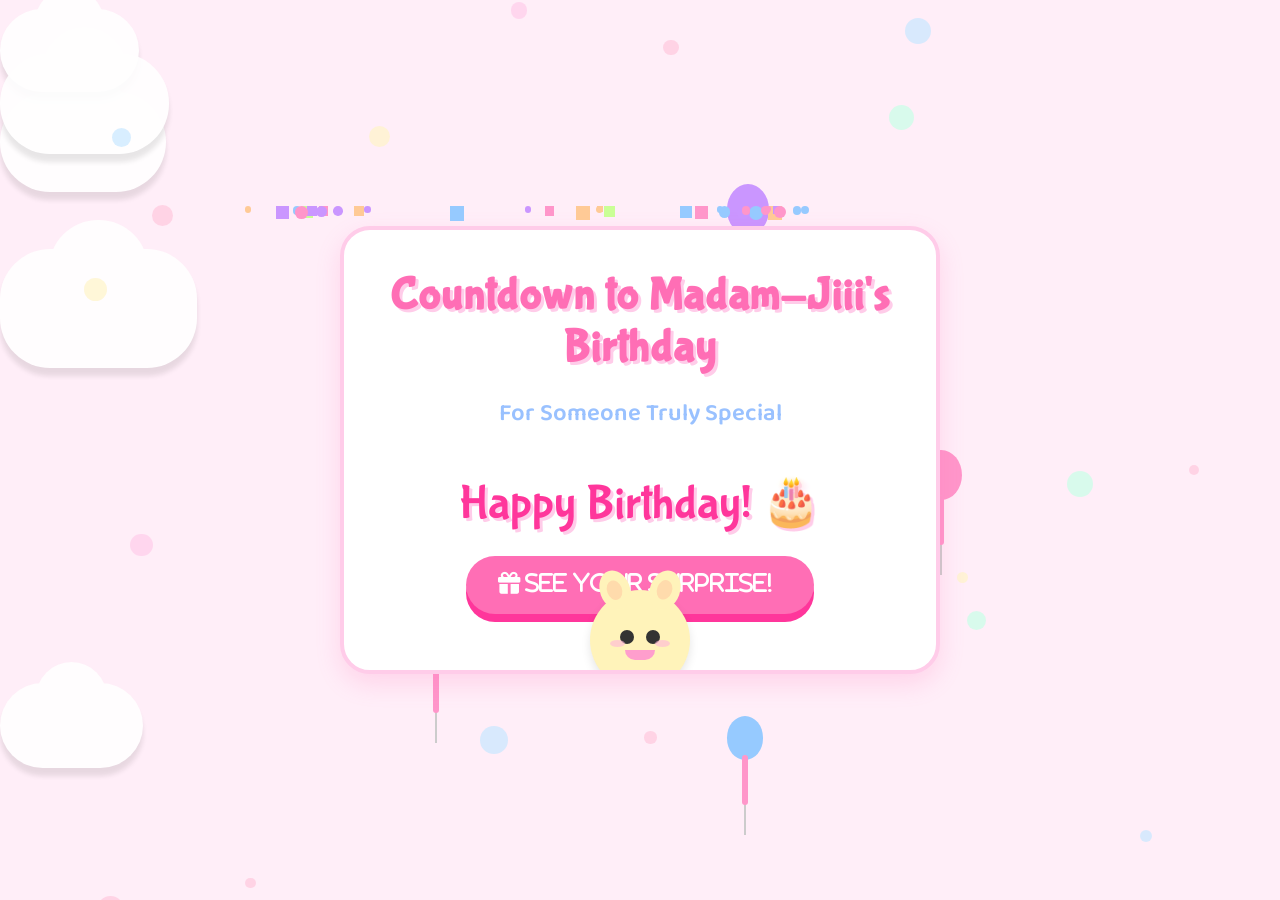
==== commit e2183fac: "Update index.html" ====
--- a/index.html
+++ b/index.html
@@ -548,7 +548,7 @@
     <script>
       document.addEventListener("DOMContentLoaded", function () {
         const birthdayPersonName = "Someone Truly Special";
-        const birthdayDate = new Date(2025, 4, 1, 0, 0, 0); // Year, Month (0-11), Day, Hour, Minute
+        const birthdayDate = new Date(2025, 4, 21, 0, 0, 0); // Year, Month (0-11), Day, Hour, Minute
 
 
         const nameDisplay = document.getElementById("name-display");
@@ -814,4 +814,4 @@
     </script>
 </body>
 
-</html>+</html>
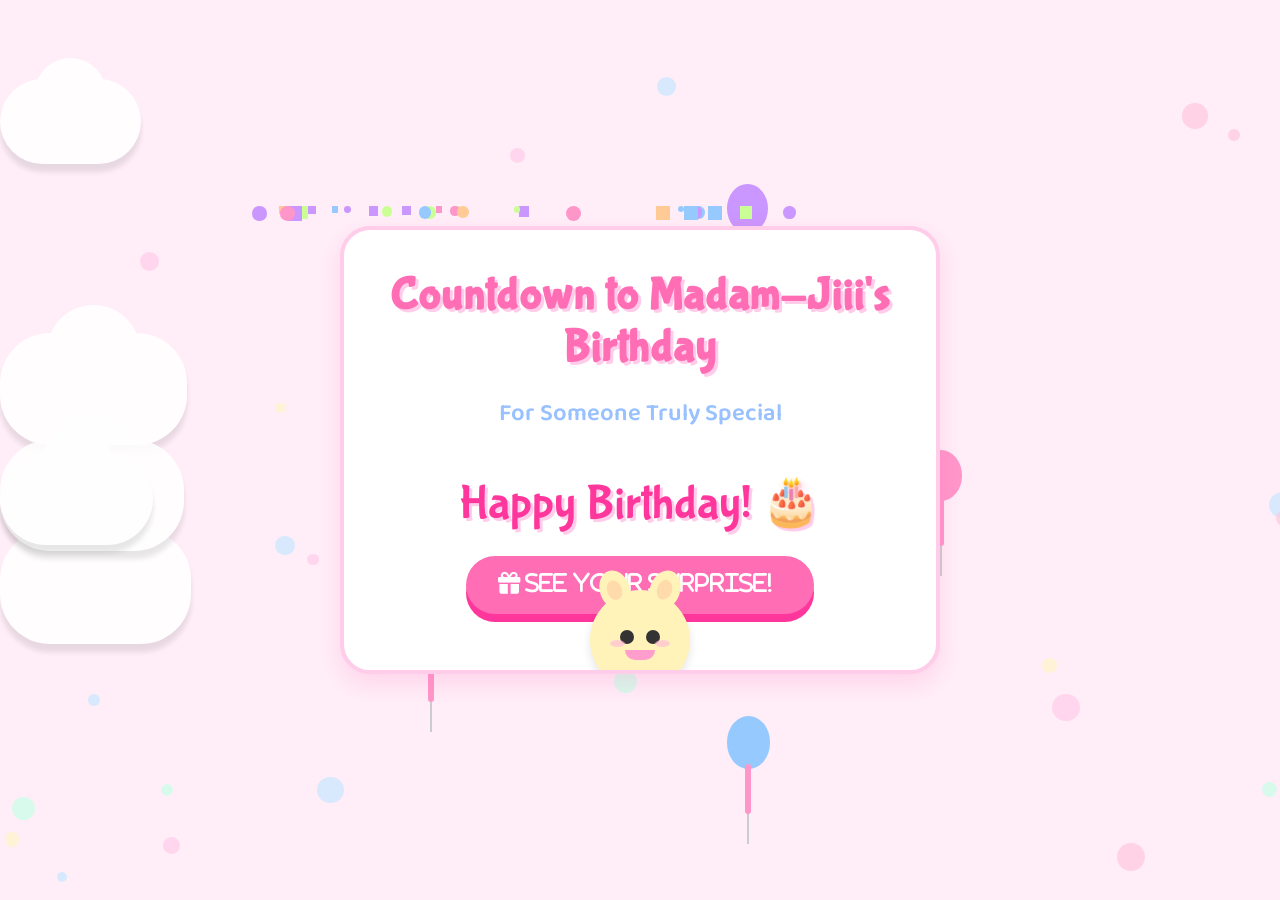
==== commit 4b404a85: "Update index.html" ====
--- a/index.html
+++ b/index.html
@@ -492,7 +492,7 @@
   <div class="birthday-container">
     <div class="birthday-card">
       <h1 class="birthday-title">Countdown to Madam-Jiii's Birthday</h1>
-      <h2 class="birthday-subtitle" id="name-display">For Someone Special</h2>
+      <h2 class="birthday-subtitle" id="name-display">Forgot not to open...</h2>
 
       <div class="countdown-wrapper">
         <div class="countdown-box" id="days-box">
@@ -548,7 +548,7 @@
     <script>
       document.addEventListener("DOMContentLoaded", function () {
         const birthdayPersonName = "Someone Truly Special";
-        const birthdayDate = new Date(2025, 4, 21, 0, 0, 0); // Year, Month (0-11), Day, Hour, Minute
+        const birthdayDate = new Date(2026, 4, 21, 0, 0, 0); // Year, Month (0-11), Day, Hour, Minute
 
 
         const nameDisplay = document.getElementById("name-display");
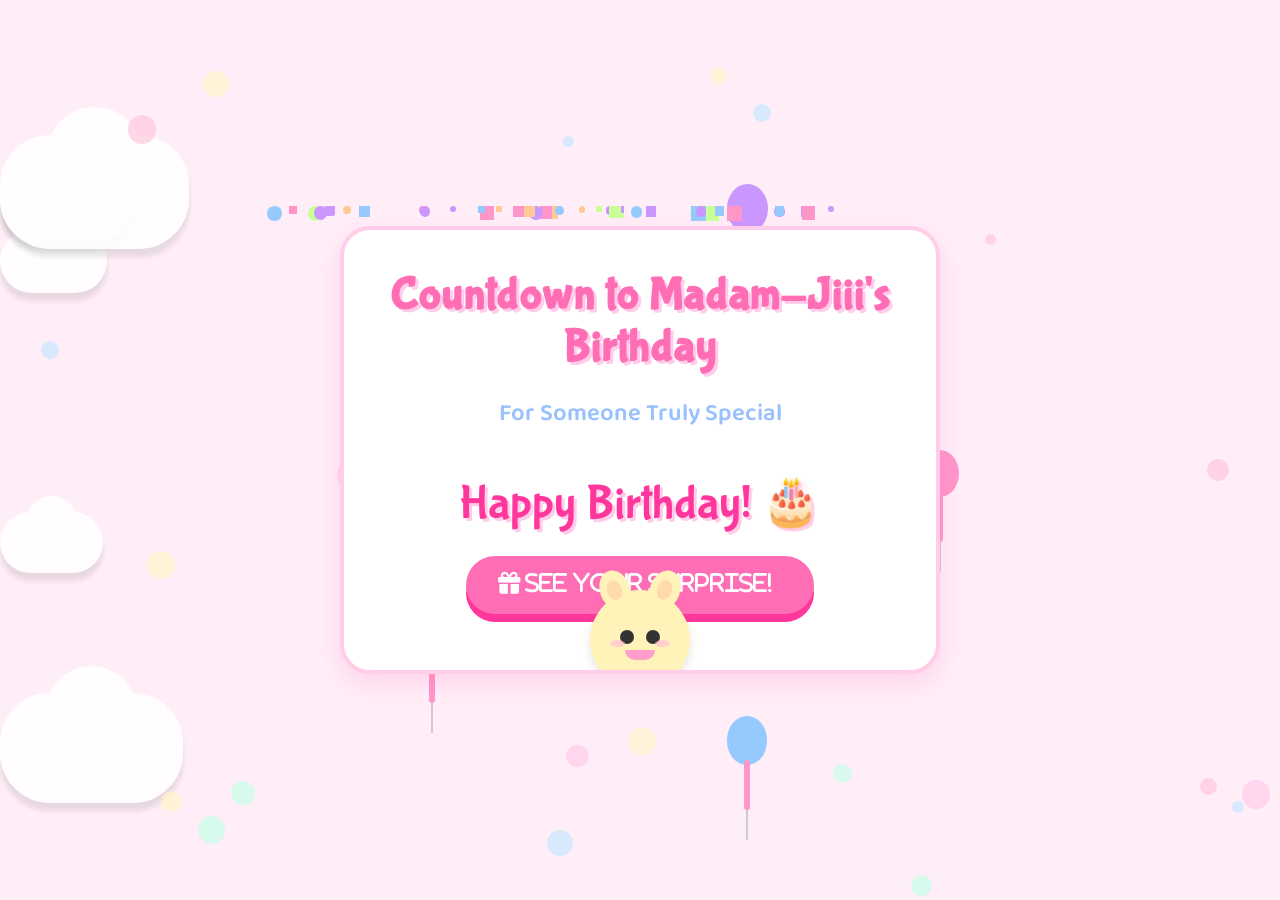
==== commit 4df5a8c3: "Update index.html" ====
--- a/index.html
+++ b/index.html
@@ -548,7 +548,7 @@
     <script>
       document.addEventListener("DOMContentLoaded", function () {
         const birthdayPersonName = "Someone Truly Special";
-        const birthdayDate = new Date(2026, 4, 21, 0, 0, 0); // Year, Month (0-11), Day, Hour, Minute
+        const birthdayDate = new Date(2025, 4, 21, 0, 0, 0); // Year, Month (0-11), Day, Hour, Minute
 
 
         const nameDisplay = document.getElementById("name-display");
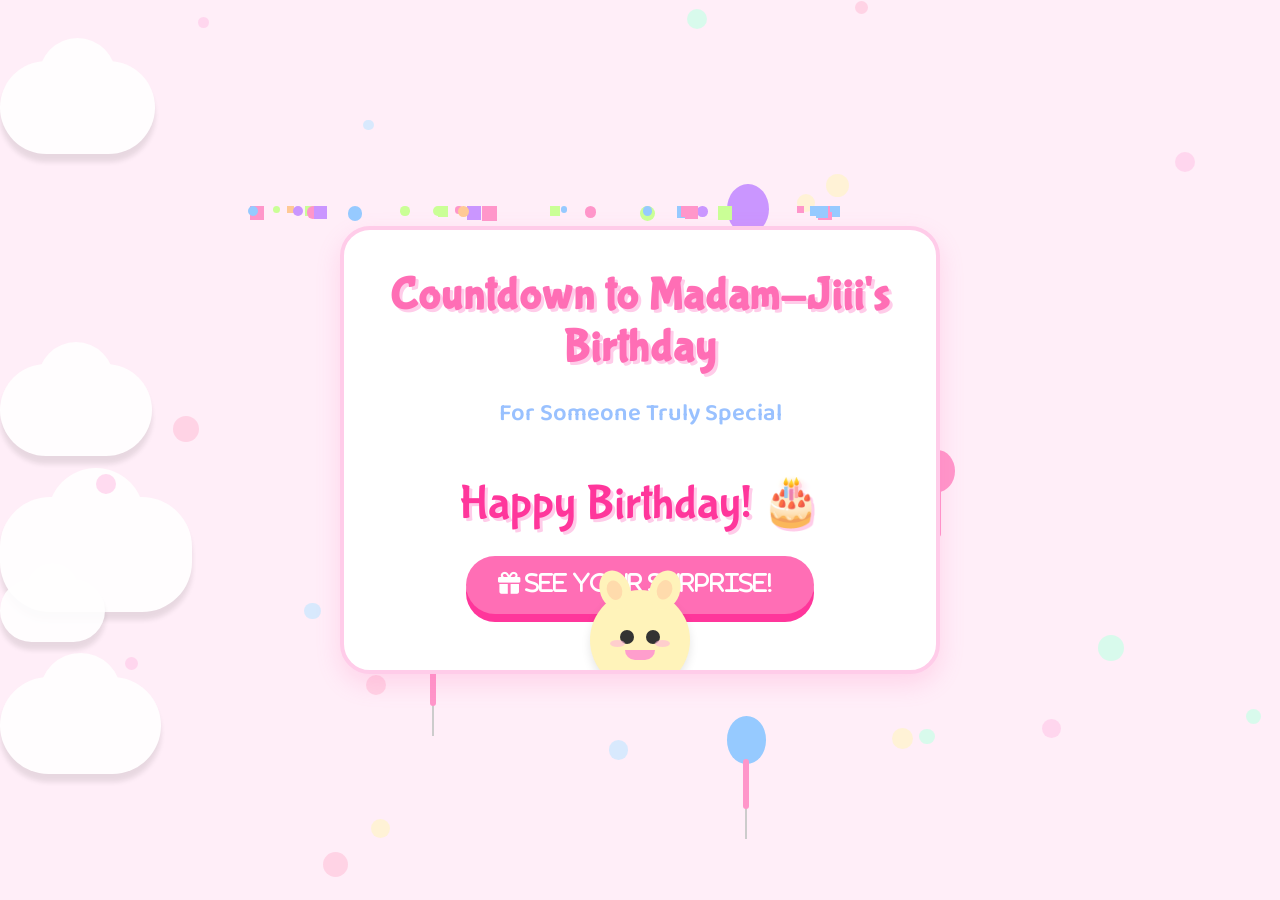
==== commit 423f7987: "Update index.html" ====
--- a/index.html
+++ b/index.html
@@ -492,7 +492,7 @@
   <div class="birthday-container">
     <div class="birthday-card">
       <h1 class="birthday-title">Countdown to Madam-Jiii's Birthday</h1>
-      <h2 class="birthday-subtitle" id="name-display">Forgot not to open...</h2>
+      <h2 class="birthday-subtitle" id="name-display">Don't forgot to open...</h2>
 
       <div class="countdown-wrapper">
         <div class="countdown-box" id="days-box">
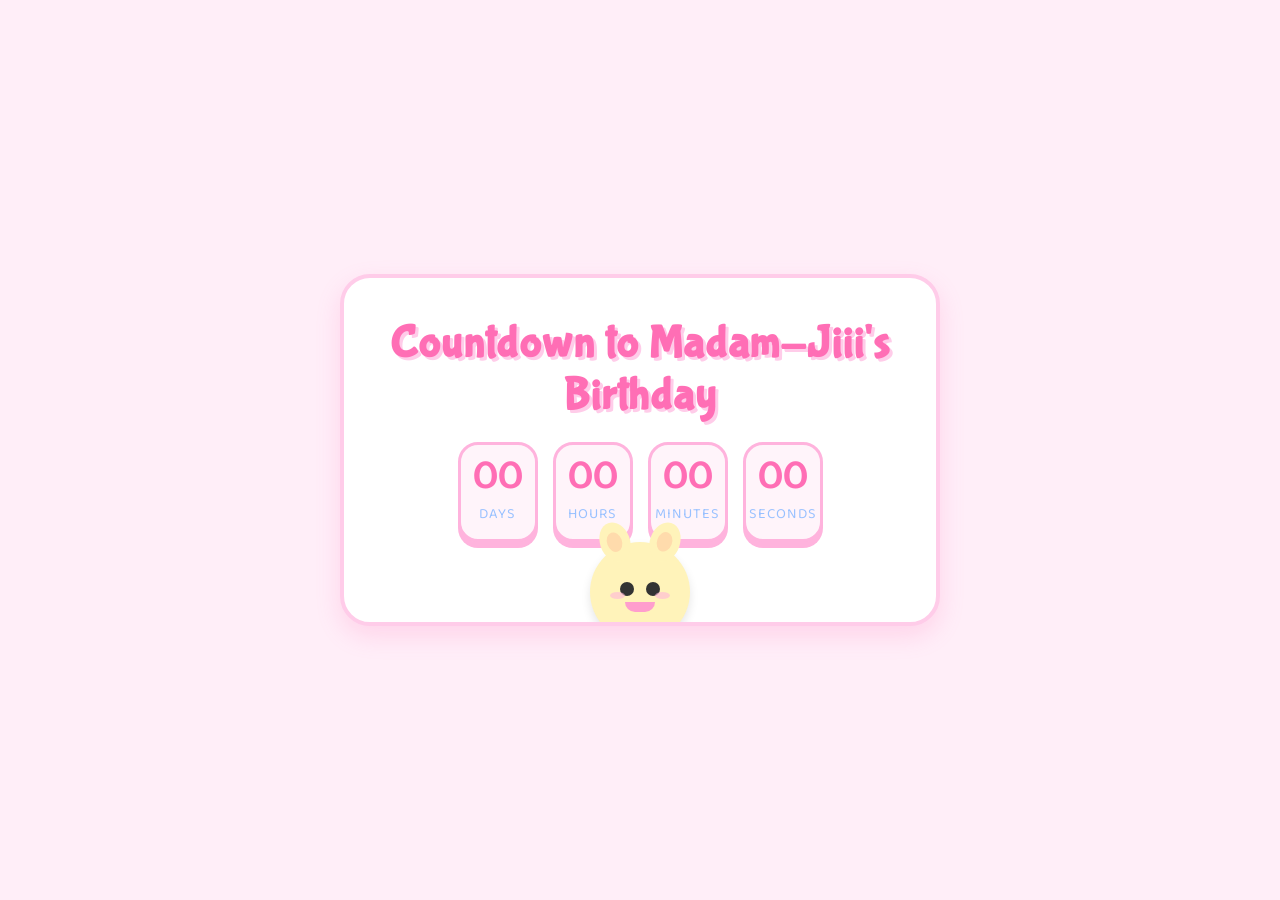
==== commit 604adc2a: "Update index.html" ====
--- a/index.html
+++ b/index.html
@@ -492,7 +492,7 @@
   <div class="birthday-container">
     <div class="birthday-card">
       <h1 class="birthday-title">Countdown to Madam-Jiii's Birthday</h1>
-      <h2 class="birthday-subtitle" id="name-display">Don't forgot to open...</h2>
+      <!-- <h2 class="birthday-subtitle" id="name-display">Don't forgot to open...</h2> -->
 
       <div class="countdown-wrapper">
         <div class="countdown-box" id="days-box">
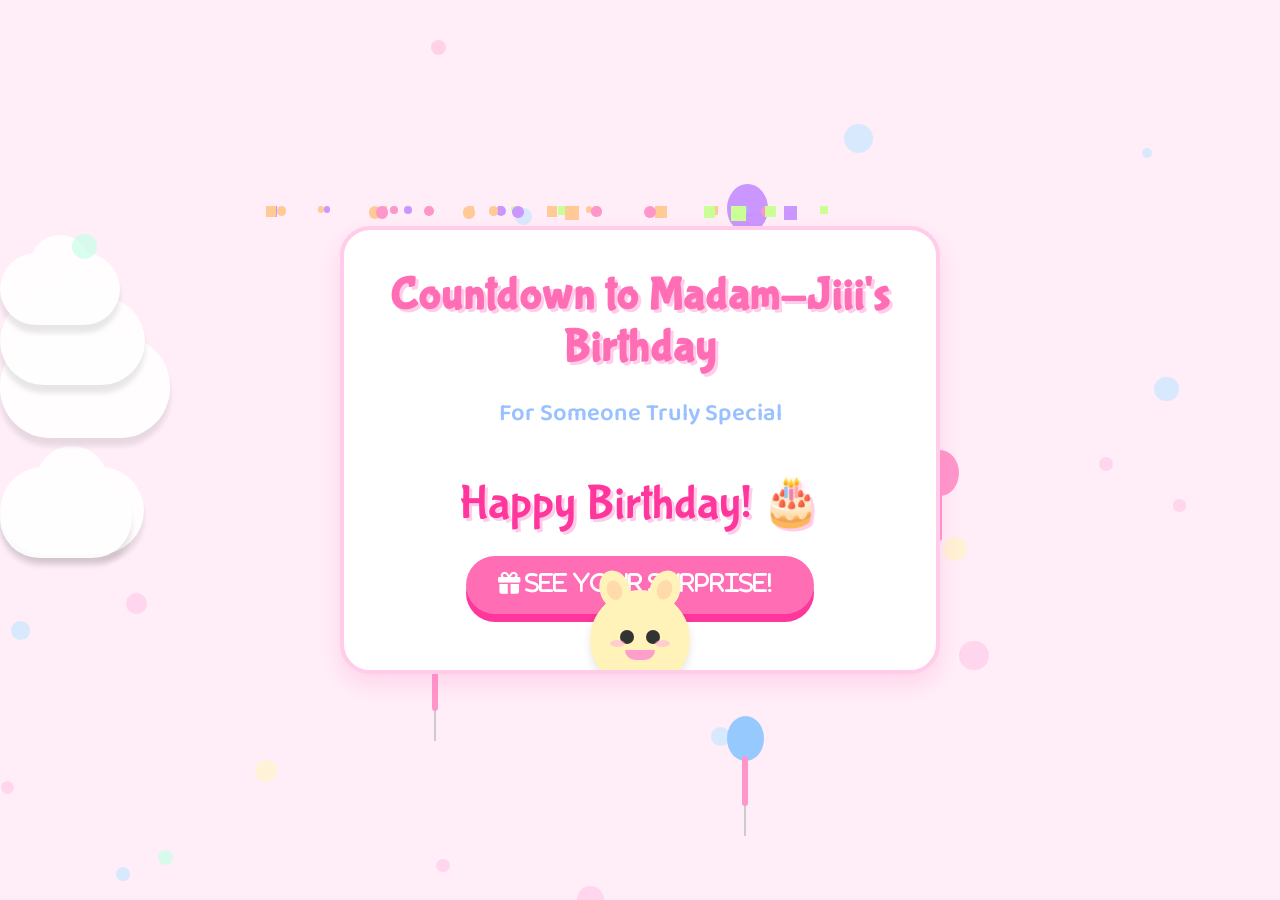
==== commit 2ad6faa8: "Update index.html" ====
--- a/index.html
+++ b/index.html
@@ -492,7 +492,7 @@
   <div class="birthday-container">
     <div class="birthday-card">
       <h1 class="birthday-title">Countdown to Madam-Jiii's Birthday</h1>
-      <!-- <h2 class="birthday-subtitle" id="name-display">Don't forgot to open...</h2> -->
+      <h2 class="birthday-subtitle" id="name-display">Don't forgot to open...</h2>
 
       <div class="countdown-wrapper">
         <div class="countdown-box" id="days-box">
